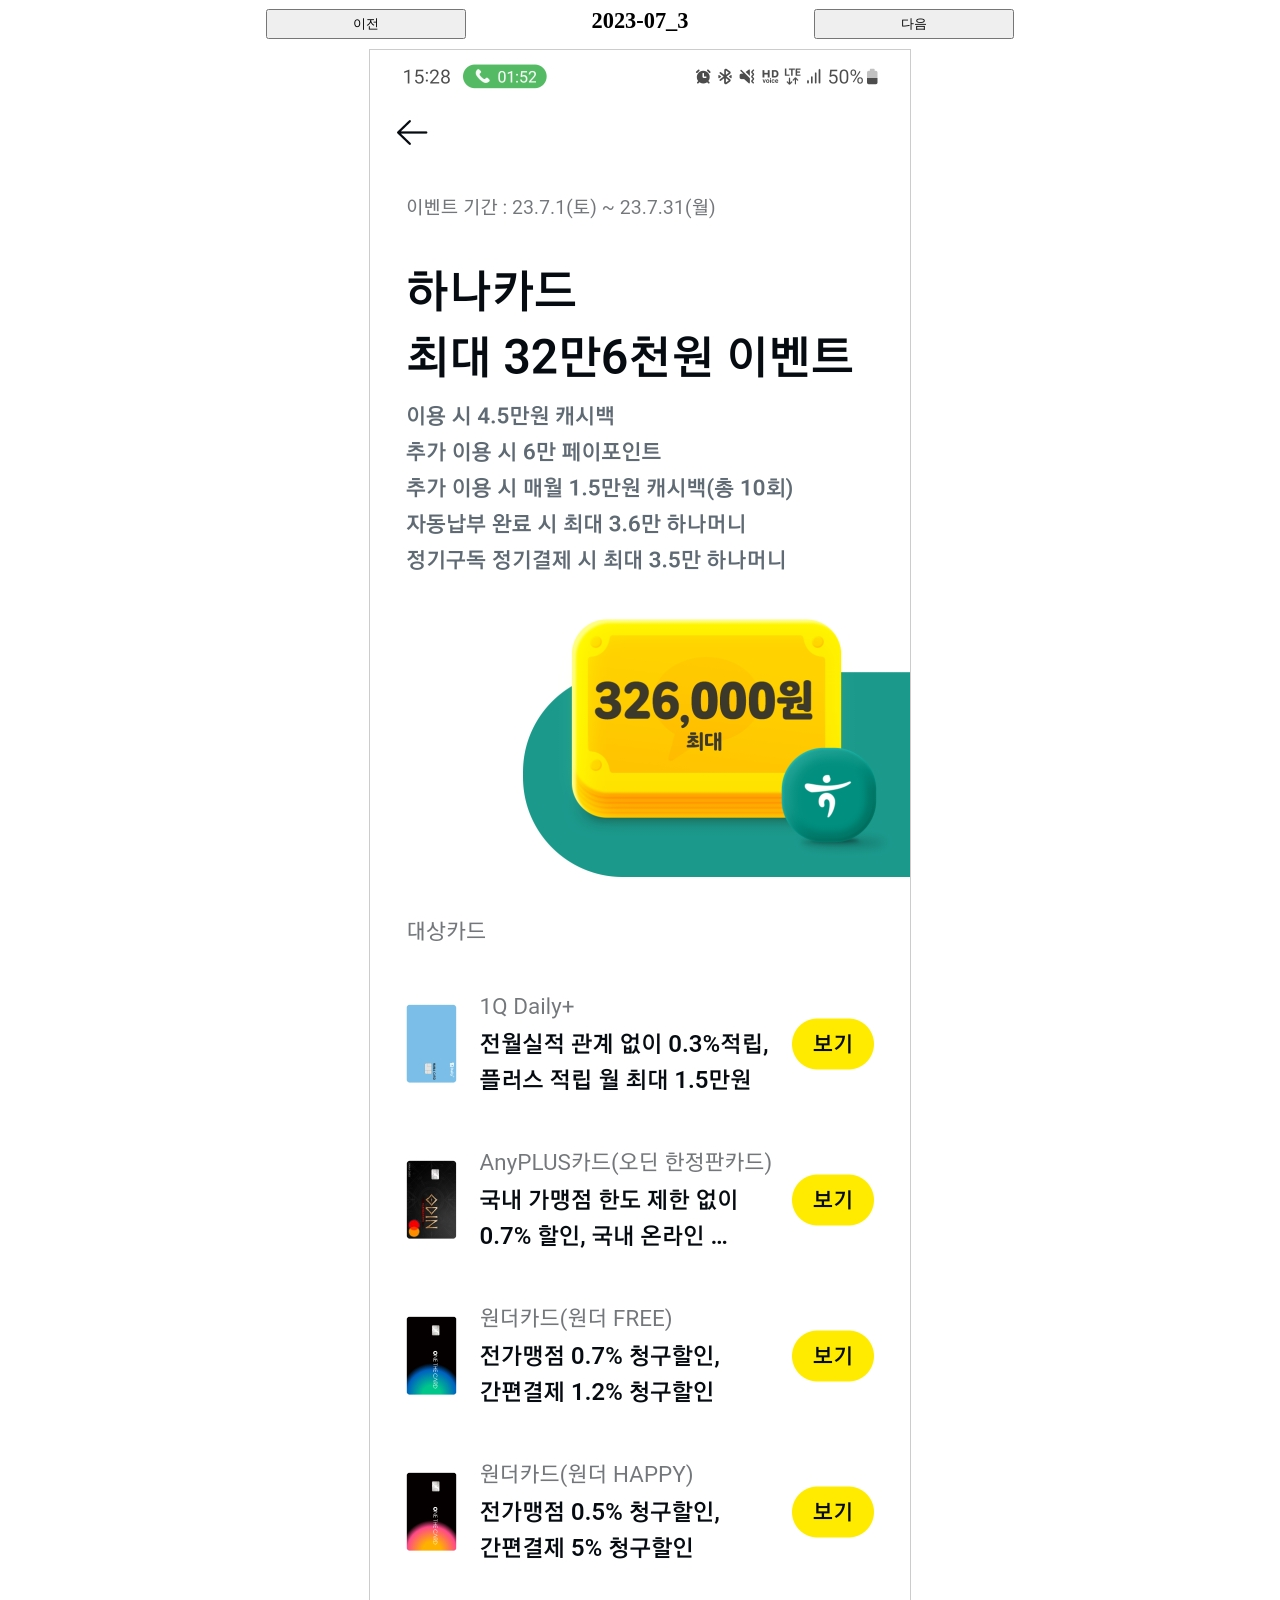
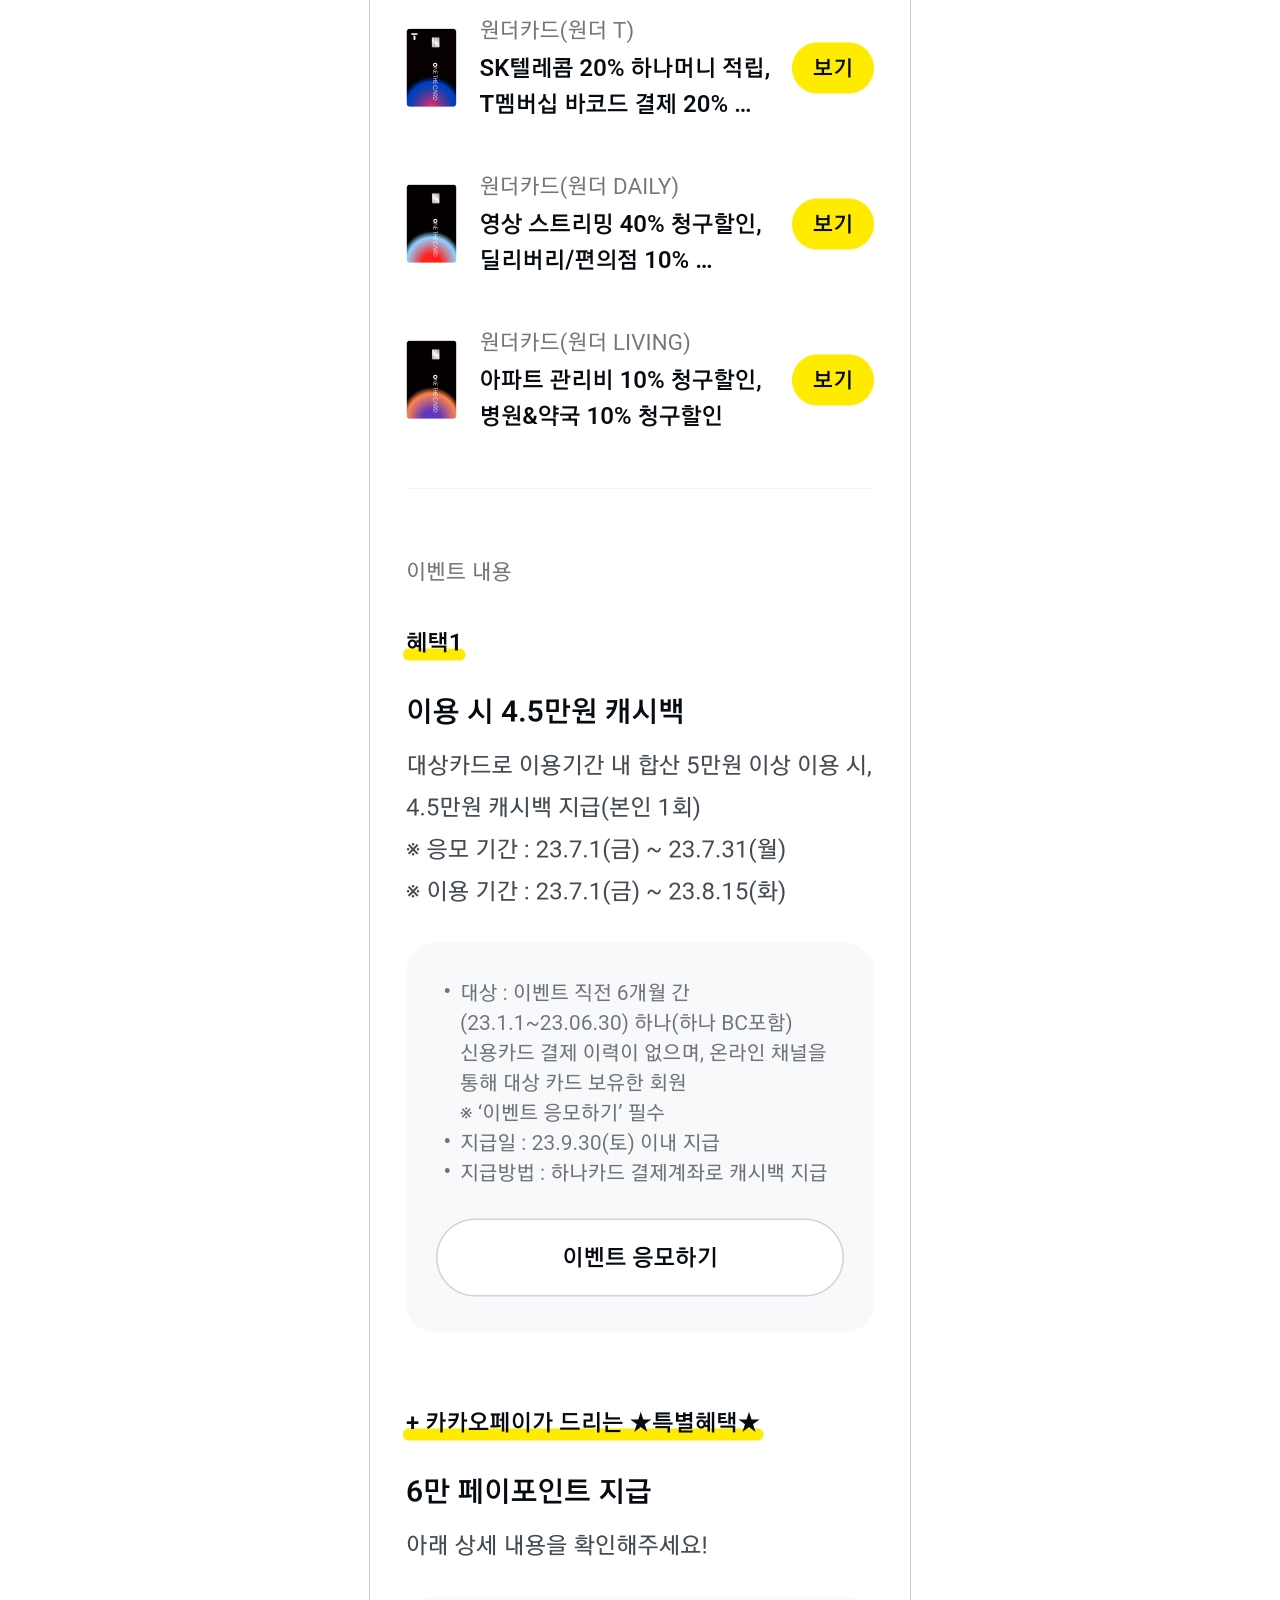
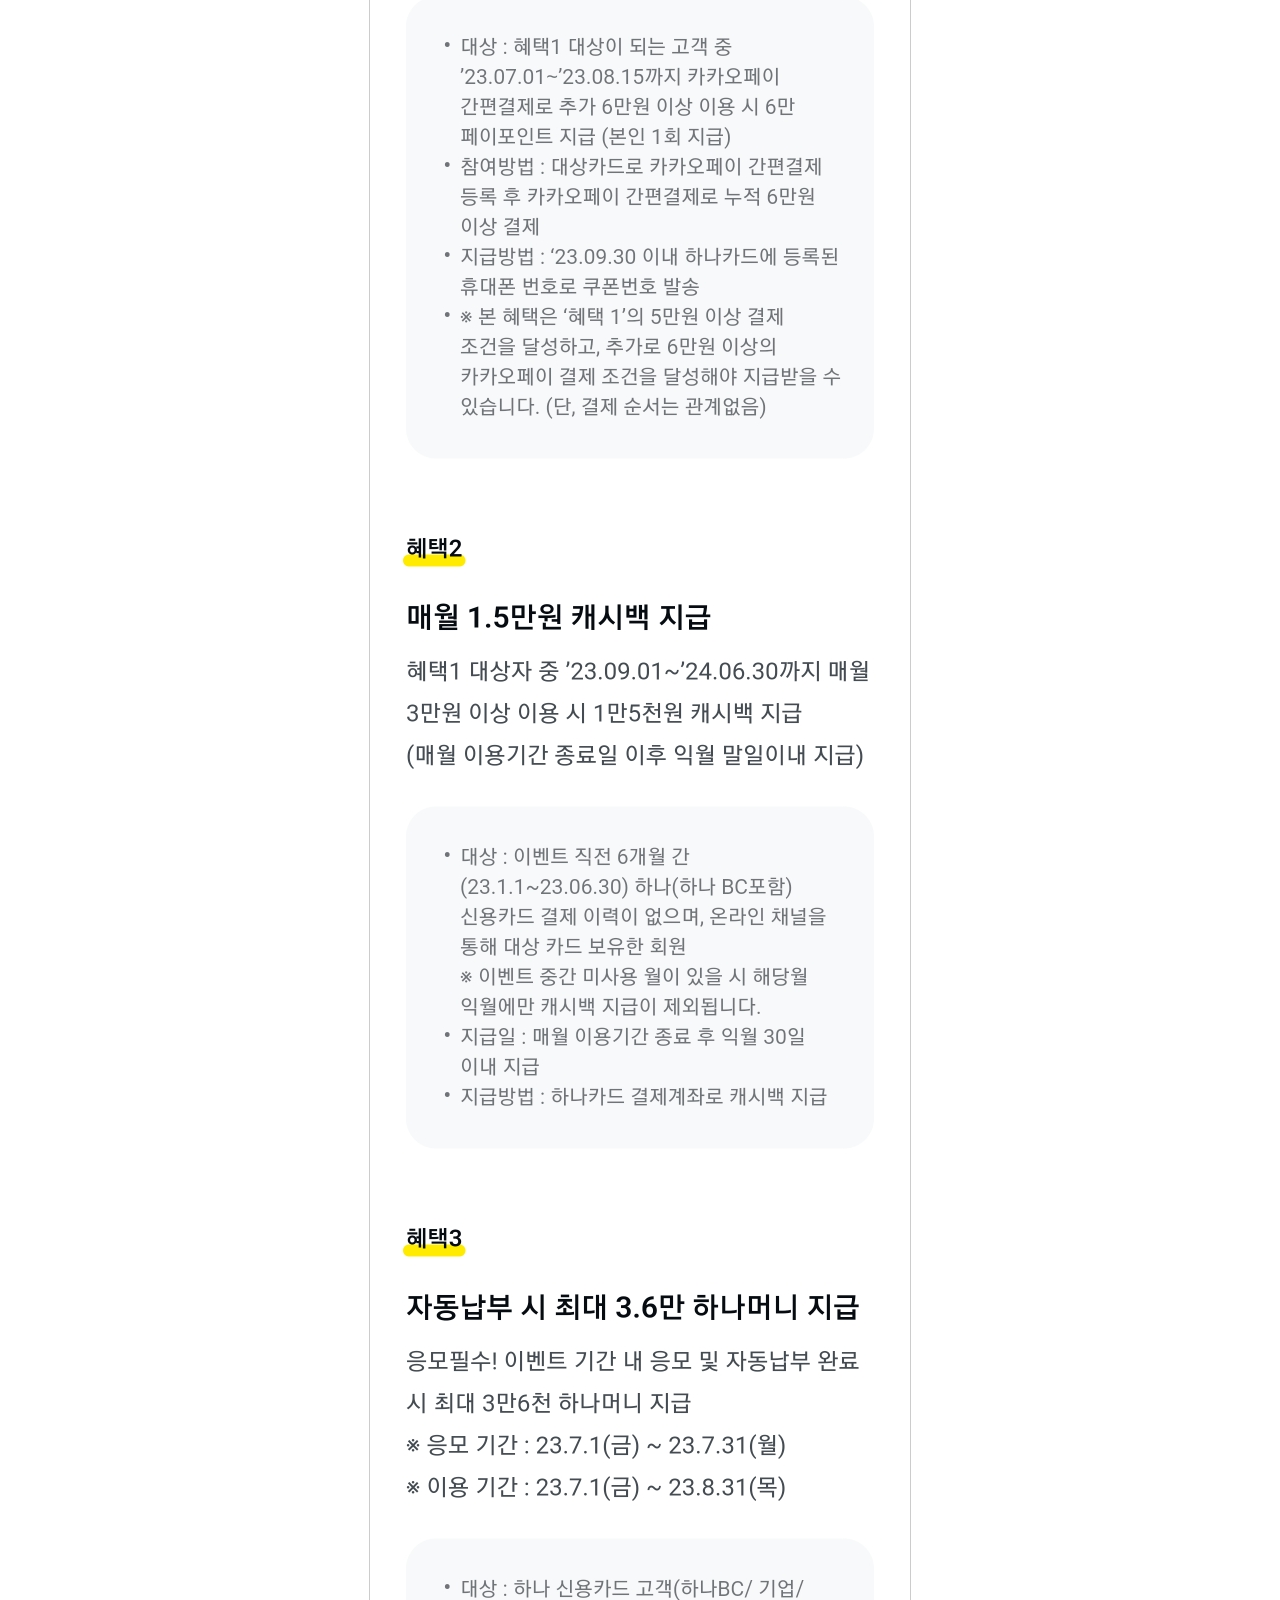
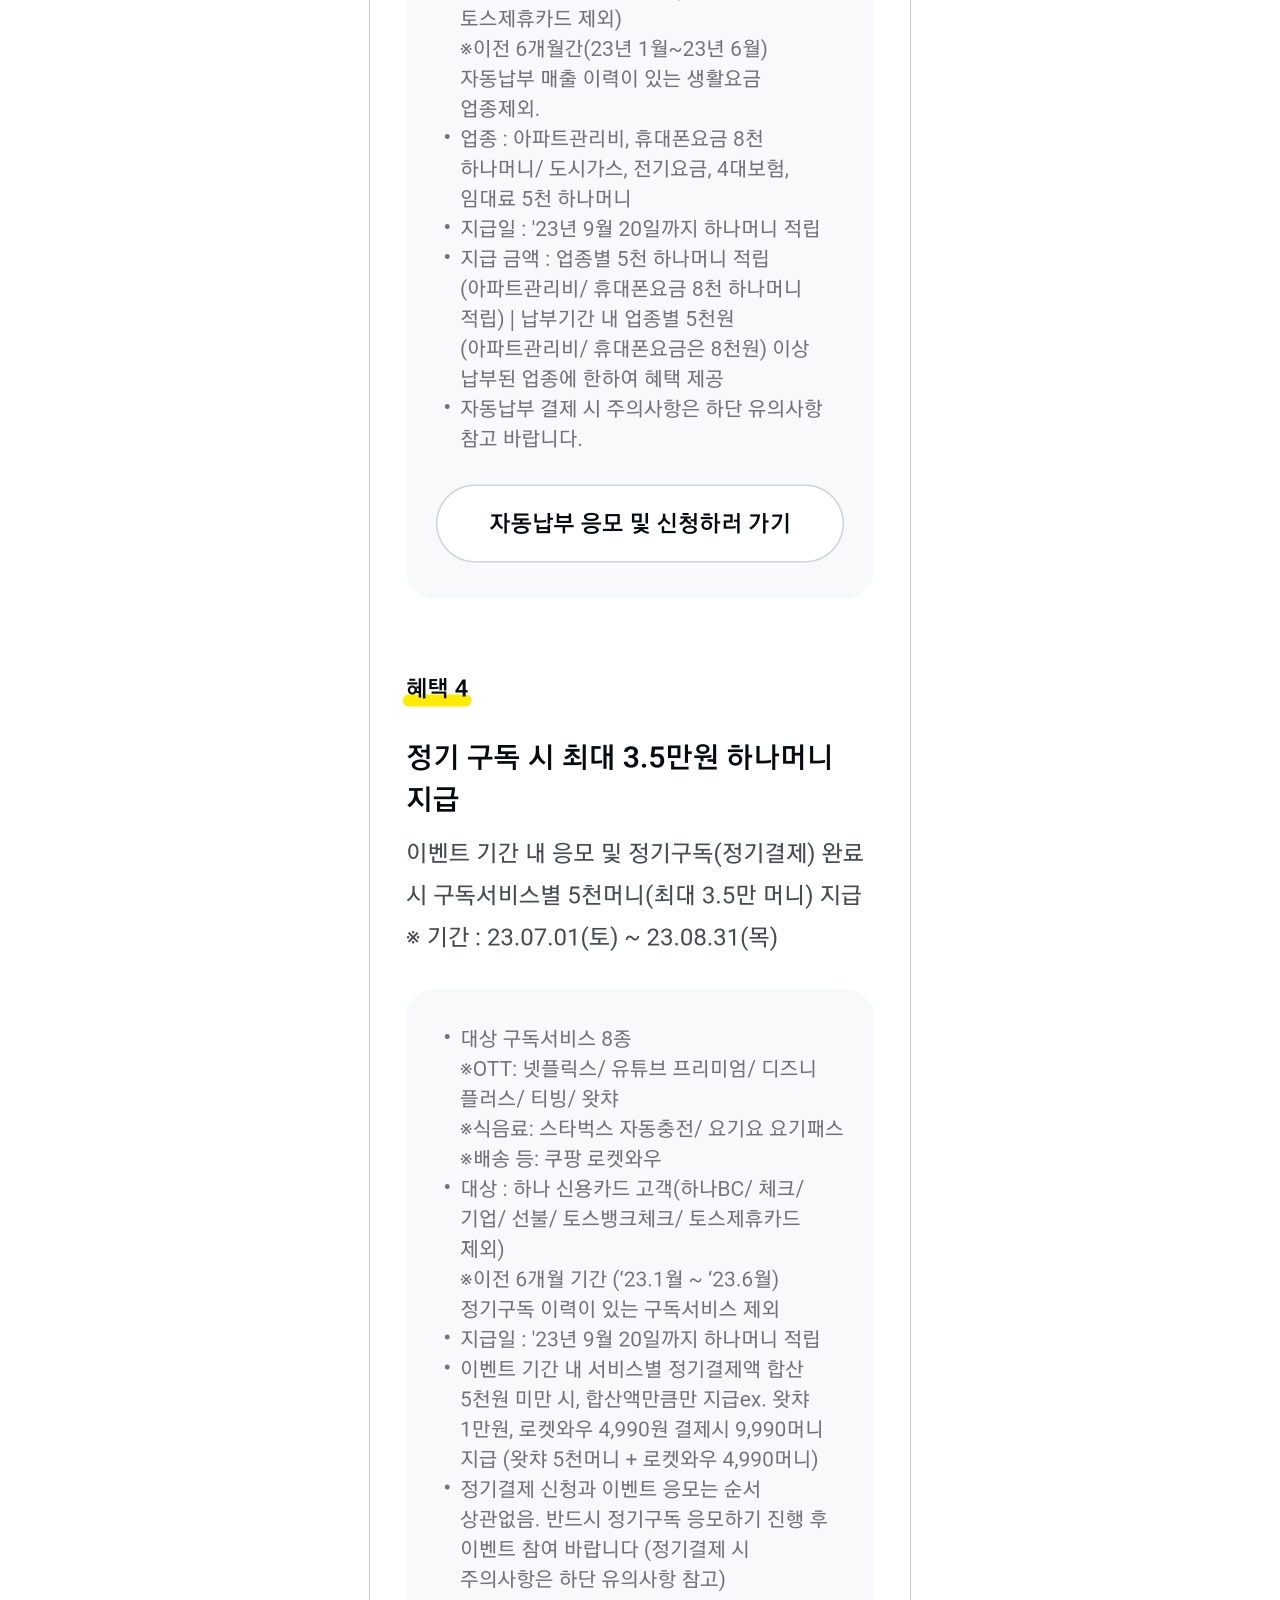
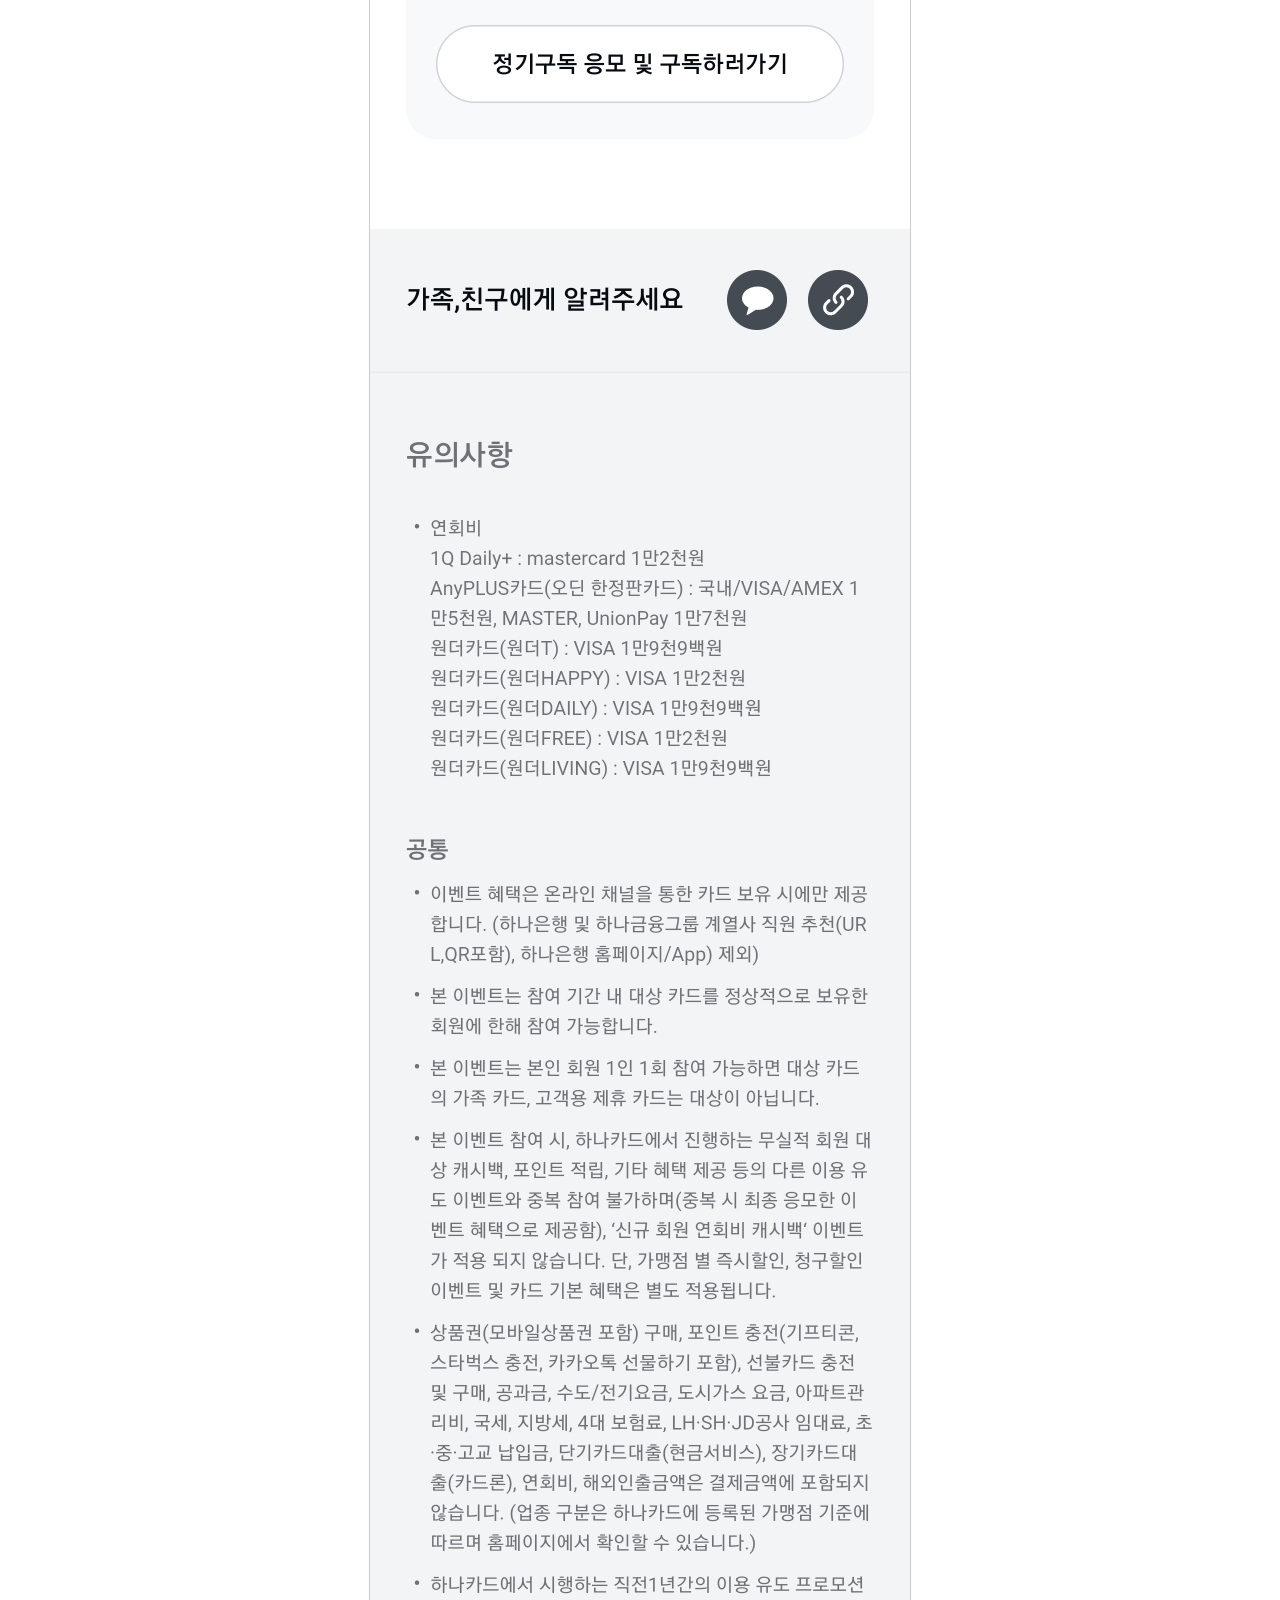
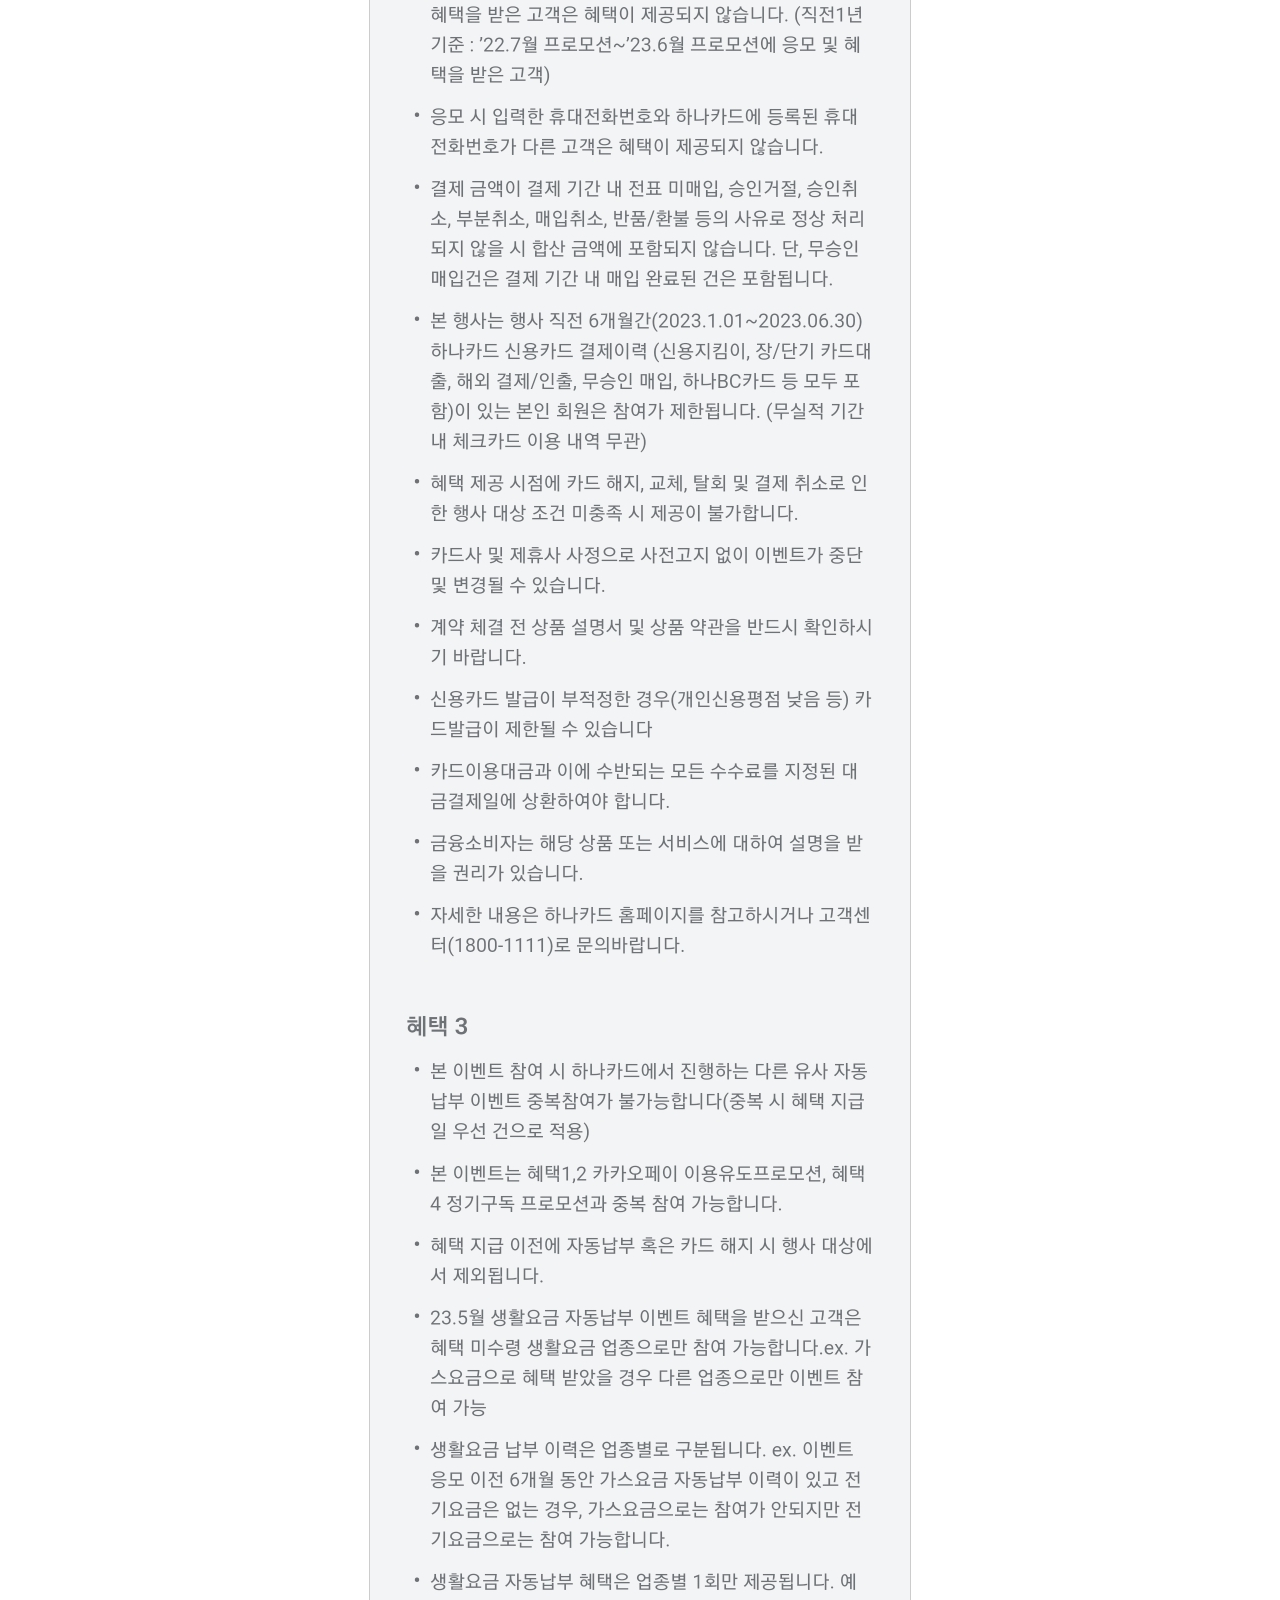
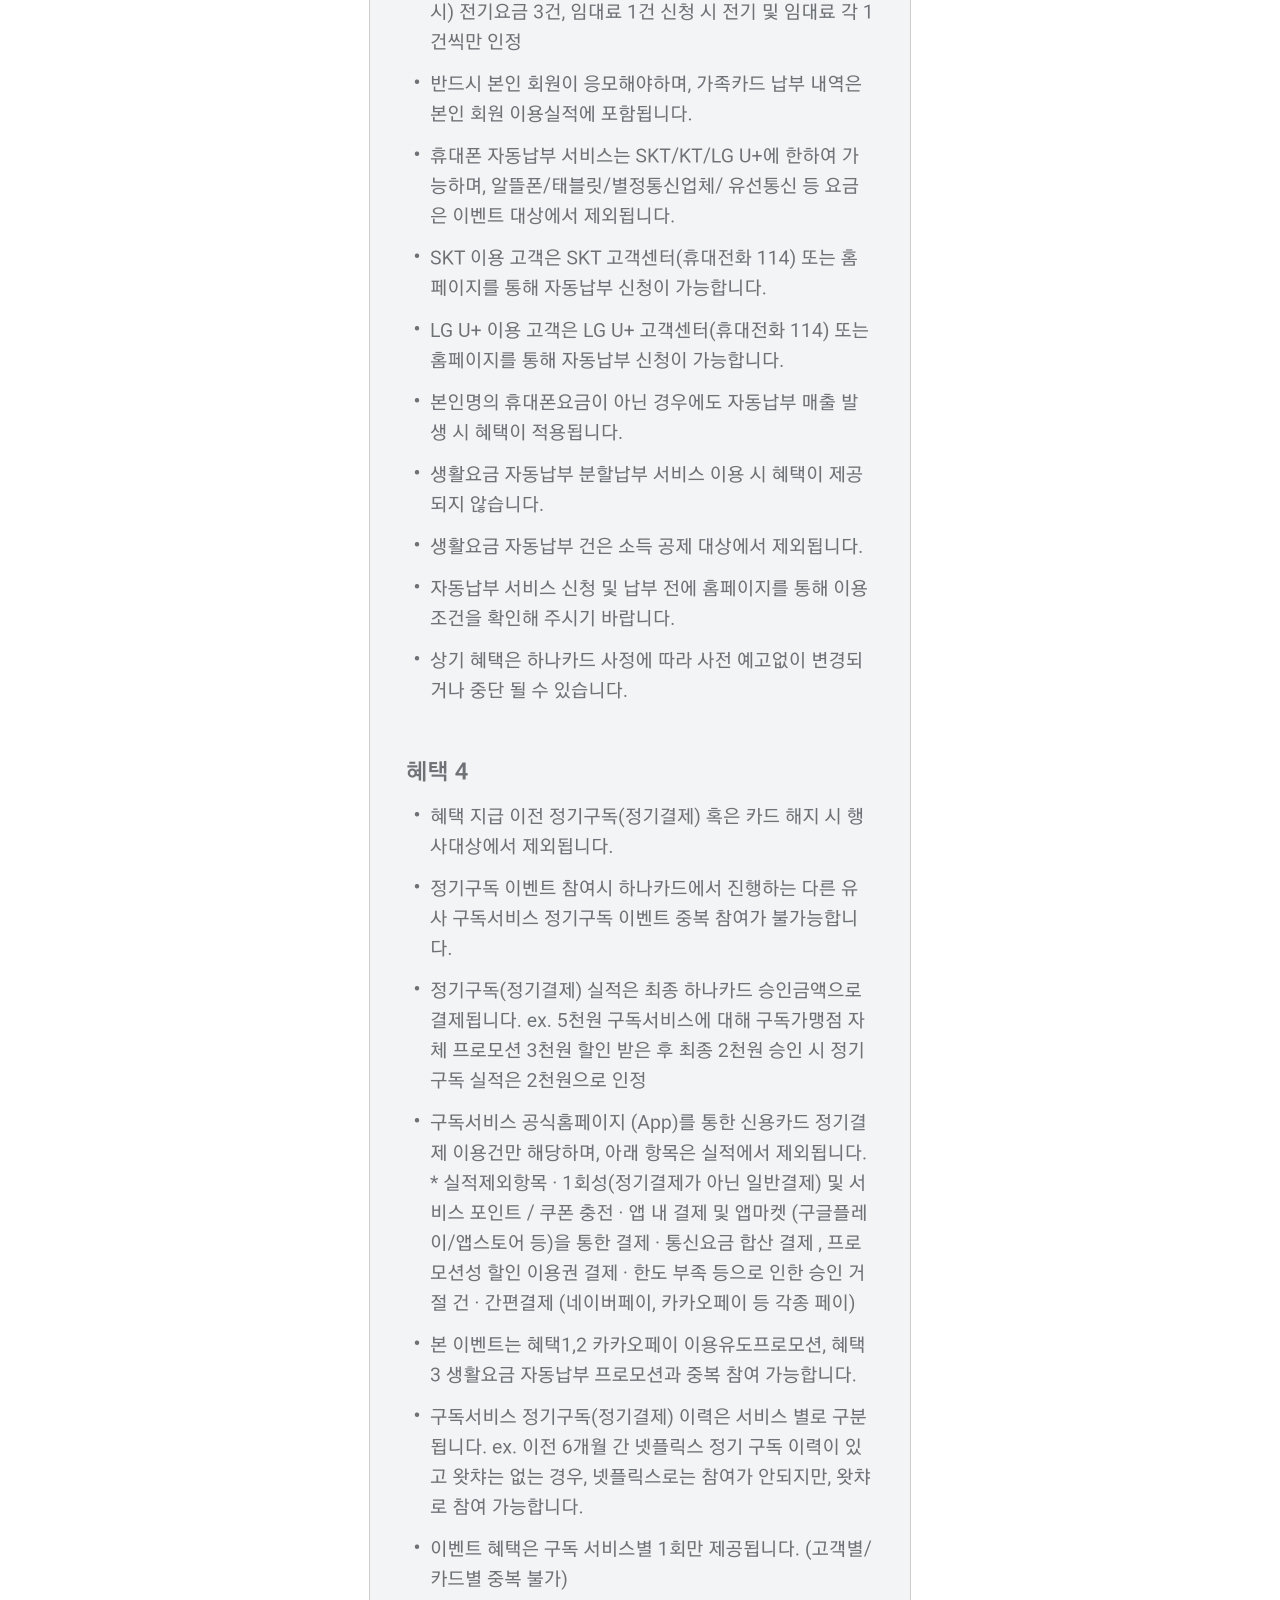
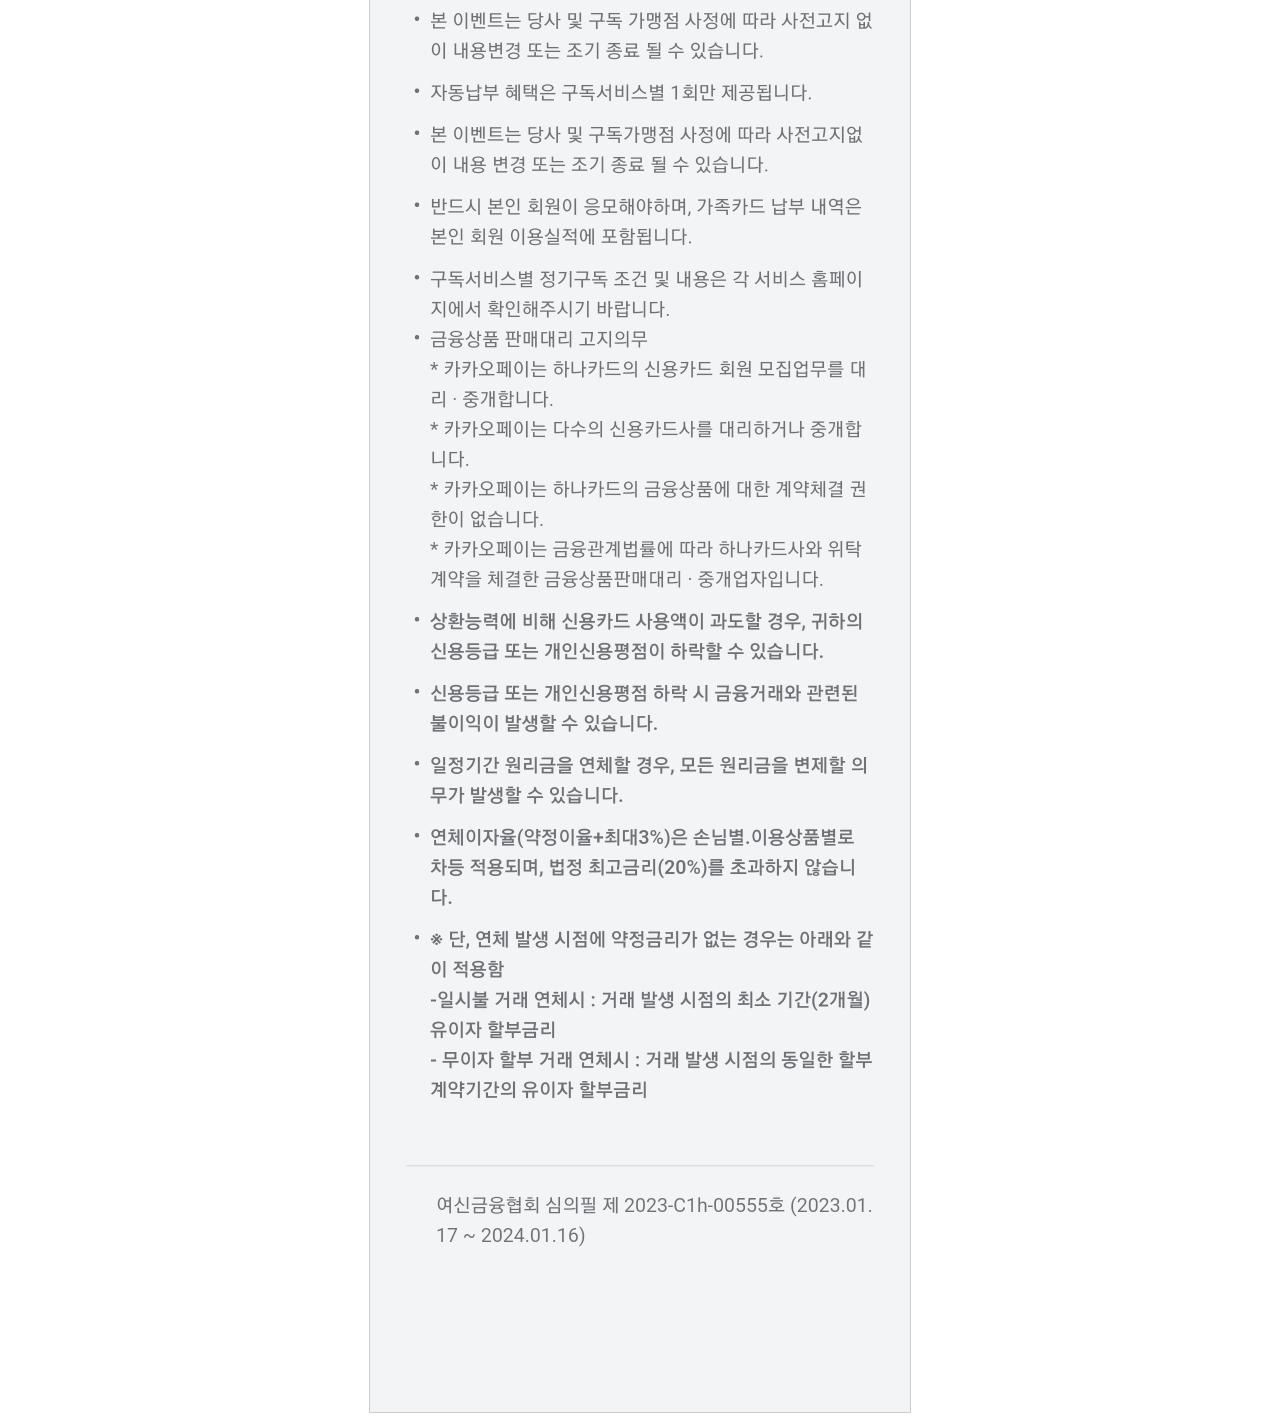
==== event/event.html @ ba5f2c11 "Add files via upload" ====
<!DOCTYPE HTML> 
<html>
	<head>
		<title>이벤트</title>
		<script type="text/javascript" src="../common/js/jquery-1.11.1.js"></script>
		<script type="text/javascript" src="js/event.js"></script>
		<link type="text/css" rel="stylesheet" href="css/event.css">
		<meta name="viewport" content="width=device-width, initial-scale=1, maximum-scale=1, user-scalable=no">
	</head>

	<body>
		<div class="menu">
			<button id="prevBtn">이전</button>
			<label id="title"></label>
			<button id="nextBtn">다음</button>
		</div>
		<div id="event"></div>
	</body>
</html>
---- event/css/event.css ----
div {
	text-align : center;
}

img {
	border : 1px solid #ccc;
}

button {
	width : 200px;
	height : 30px;
}

label {
	display : inline-block;
	width : 340px;
	height : 30px;
	font-size : 1.4em;
	font-weight : 600;
}

.menu {
	margin-bottom : 10px;
}

@media ( max-width : 540px ) {
    img {
        width : 100%;
    }
    button {
    	width : 28%;
    }
    label {
    	width : 40%;
    }
}
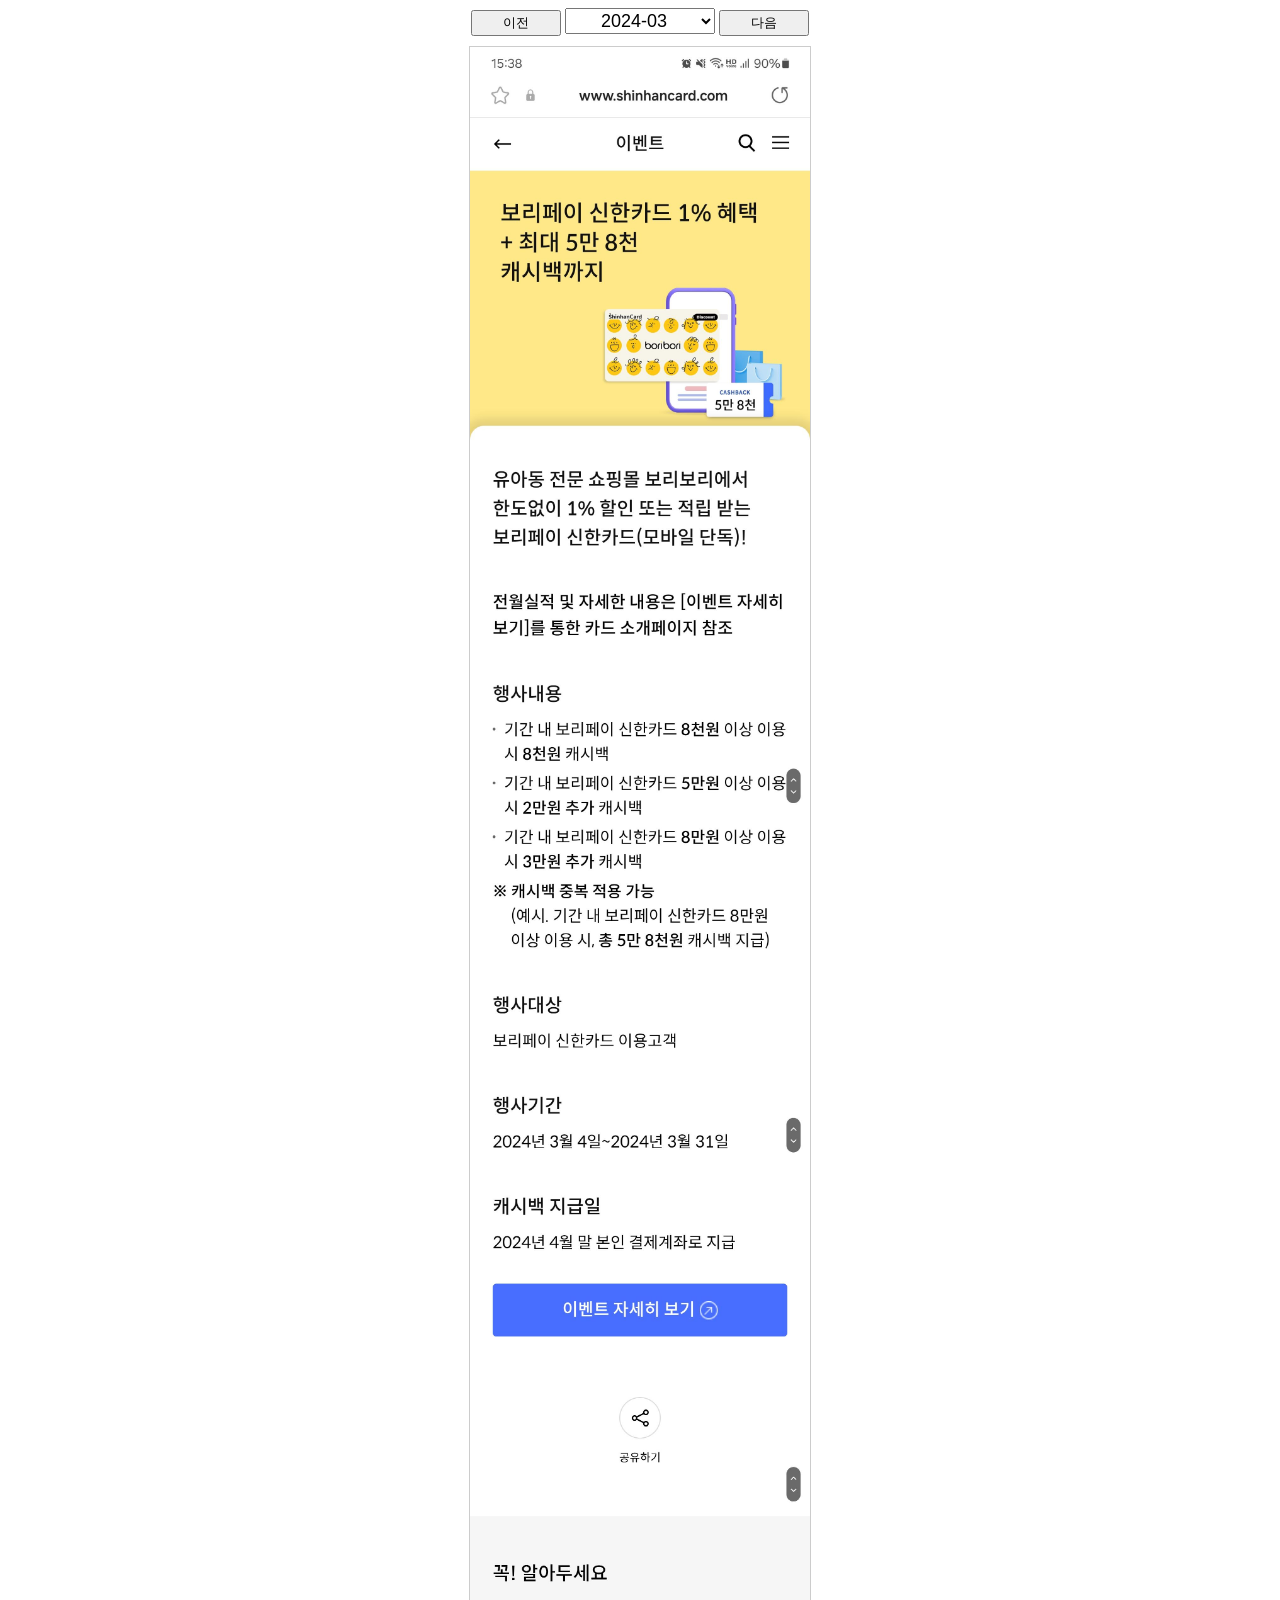
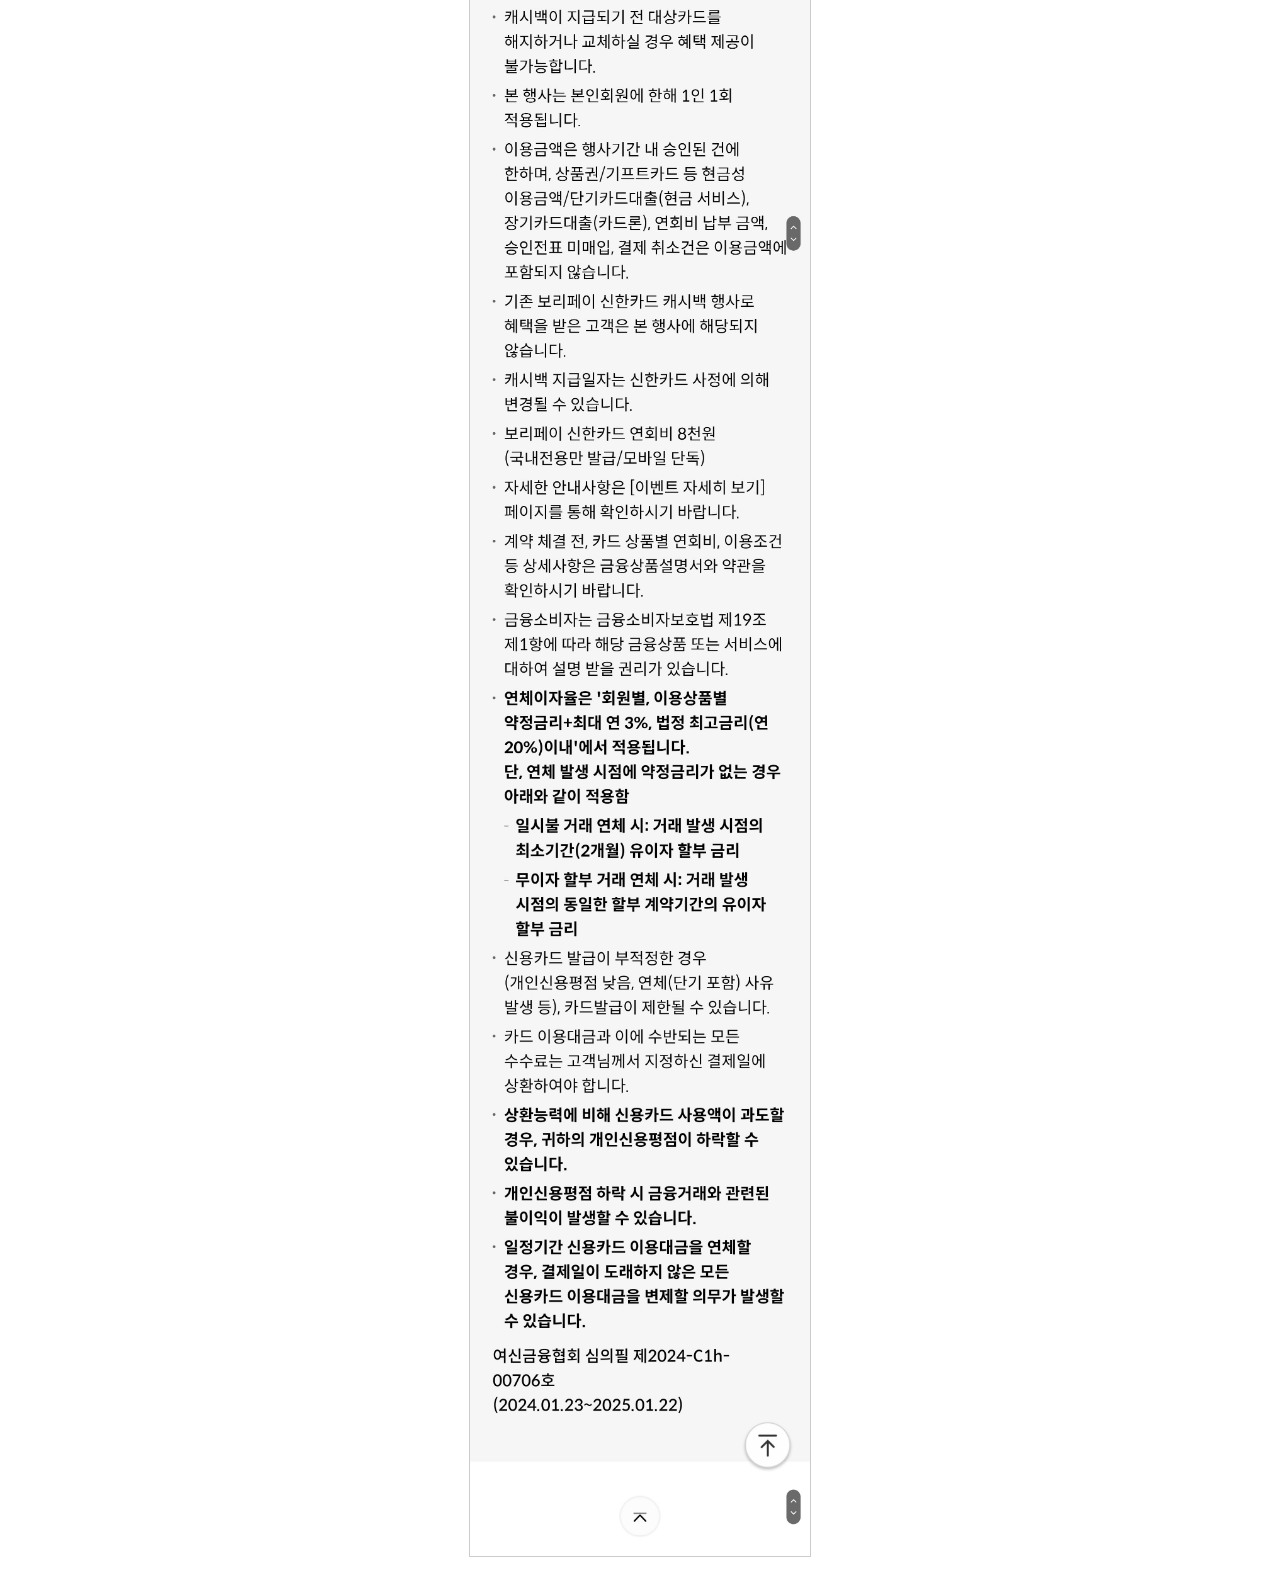
==== commit e02166f4: "타이틀을 콤보 박스로 변경 및 이미지 크기 조정" ====
--- a/event/event.html
+++ b/event/event.html
@@ -11,7 +11,7 @@
 	<body>
 		<div class="menu">
 			<button id="prevBtn">이전</button>
-			<label id="title"></label>
+			<select id="title"></select>
 			<button id="nextBtn">다음</button>
 		</div>
 		<div id="event"></div>
--- a/event/css/event.css
+++ b/event/css/event.css
@@ -1,36 +1,28 @@
+body {
+	overflow-y : scroll;
+}
+
 div {
 	text-align : center;
 }
 
 img {
+	width : 340px;
 	border : 1px solid #ccc;
 }
 
 button {
-	width : 200px;
-	height : 30px;
+	width : 90px;
+	height : 26px;
 }
 
-label {
-	display : inline-block;
-	width : 340px;
-	height : 30px;
-	font-size : 1.4em;
-	font-weight : 600;
+select {
+	width : 150px;
+	height : 26px;
+	font-size : 18px;
+	text-align-last : center;
 }
 
 .menu {
 	margin-bottom : 10px;
-}
-
-@media ( max-width : 540px ) {
-    img {
-        width : 100%;
-    }
-    button {
-    	width : 28%;
-    }
-    label {
-    	width : 40%;
-    }
 }
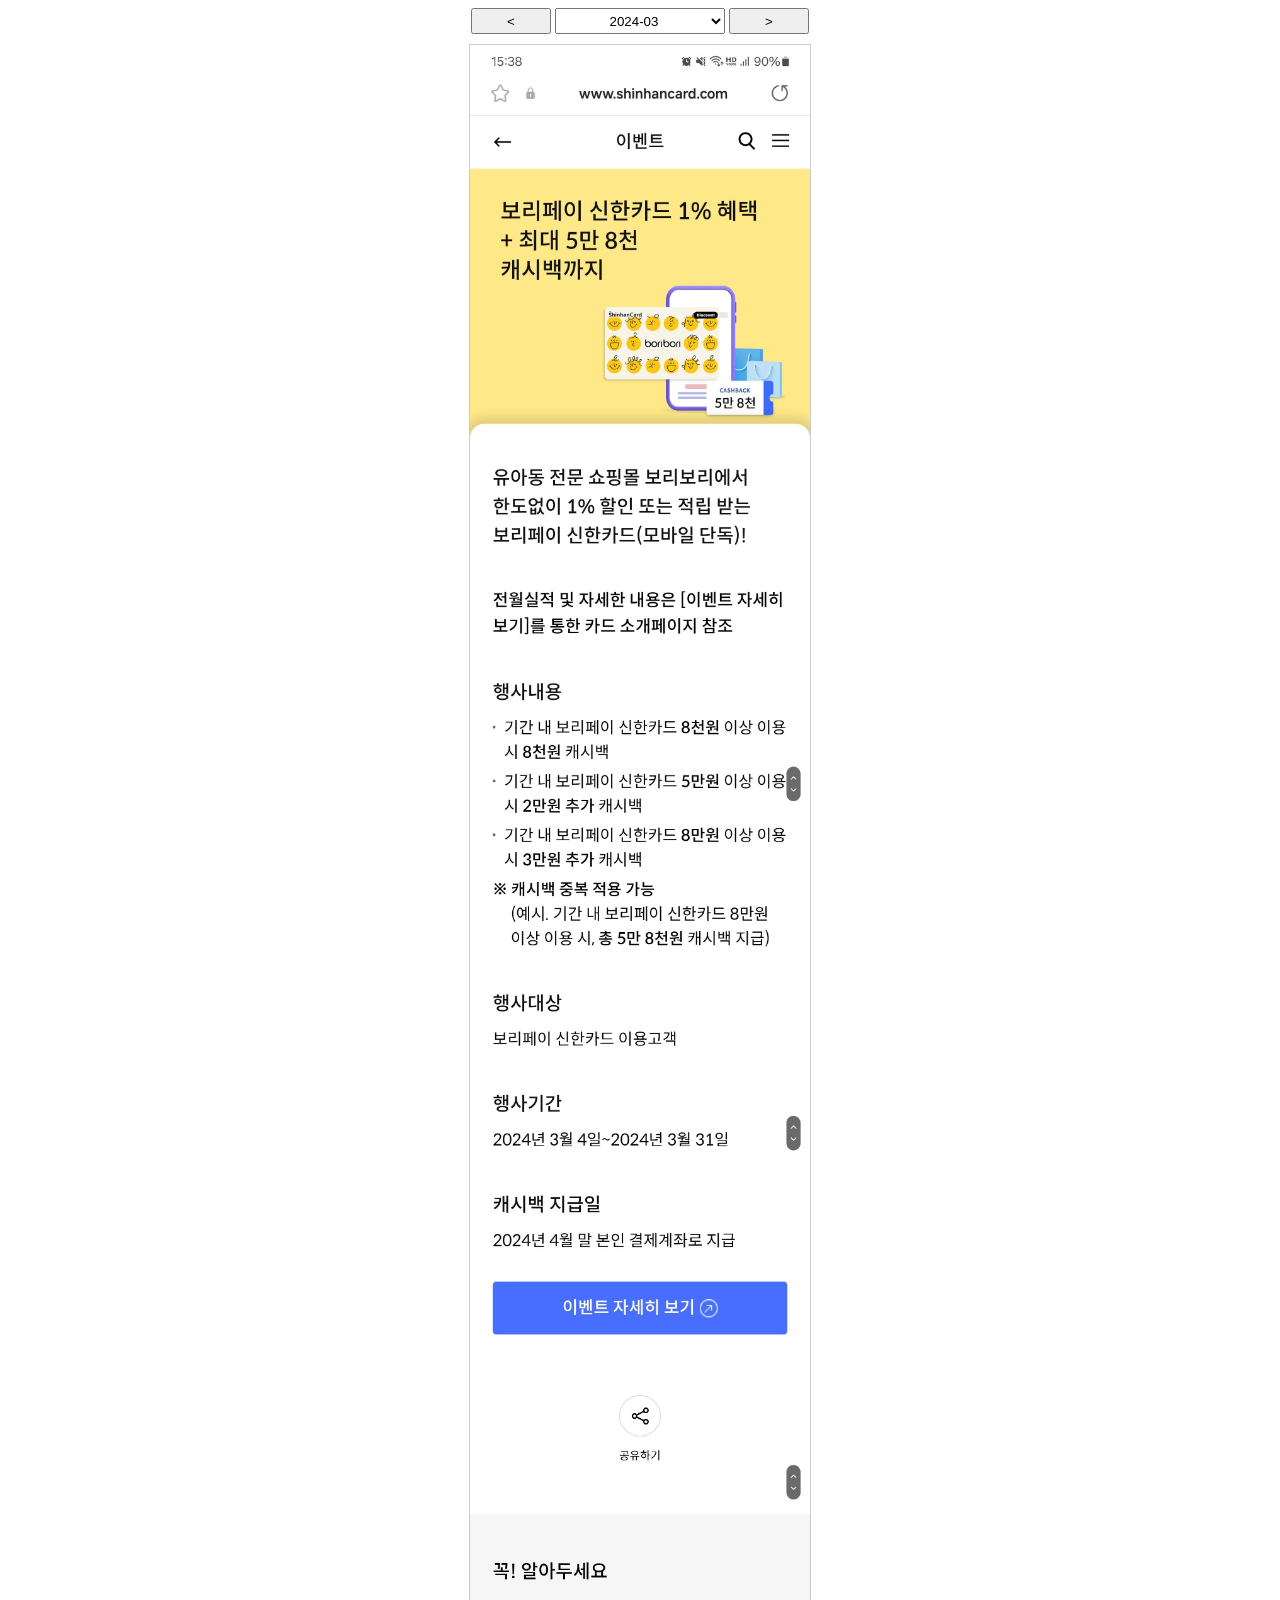
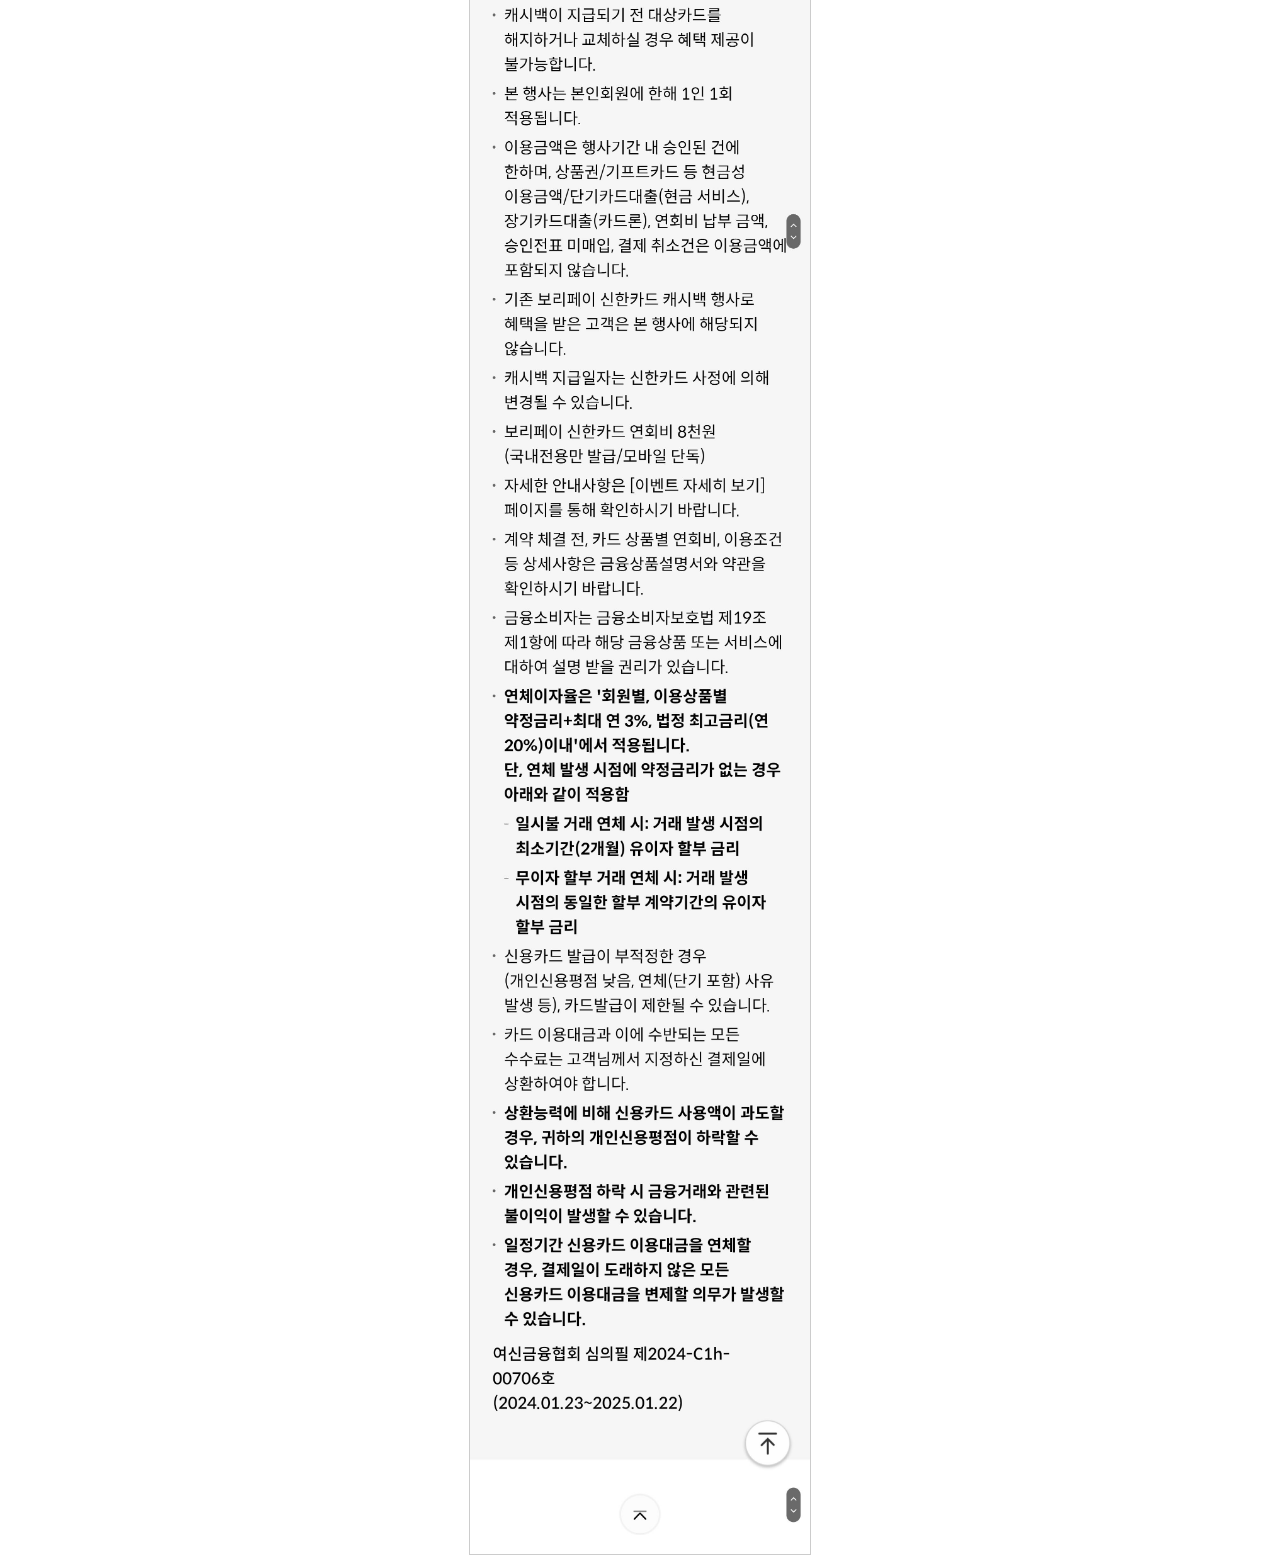
==== commit 4085764a: "UI 수정" ====
--- a/event/event.html
+++ b/event/event.html
@@ -10,9 +10,9 @@
 
 	<body>
 		<div class="menu">
-			<button id="prevBtn">이전</button>
+			<button id="prevBtn"><</button>
 			<select id="title"></select>
-			<button id="nextBtn">다음</button>
+			<button id="nextBtn">></button>
 		</div>
 		<div id="event"></div>
 	</body>
--- a/event/css/event.css
+++ b/event/css/event.css
@@ -12,14 +12,13 @@
 }
 
 button {
-	width : 90px;
+	width : 80px;
 	height : 26px;
 }
 
 select {
-	width : 150px;
+	width : 170px;
 	height : 26px;
-	font-size : 18px;
 	text-align-last : center;
 }
 
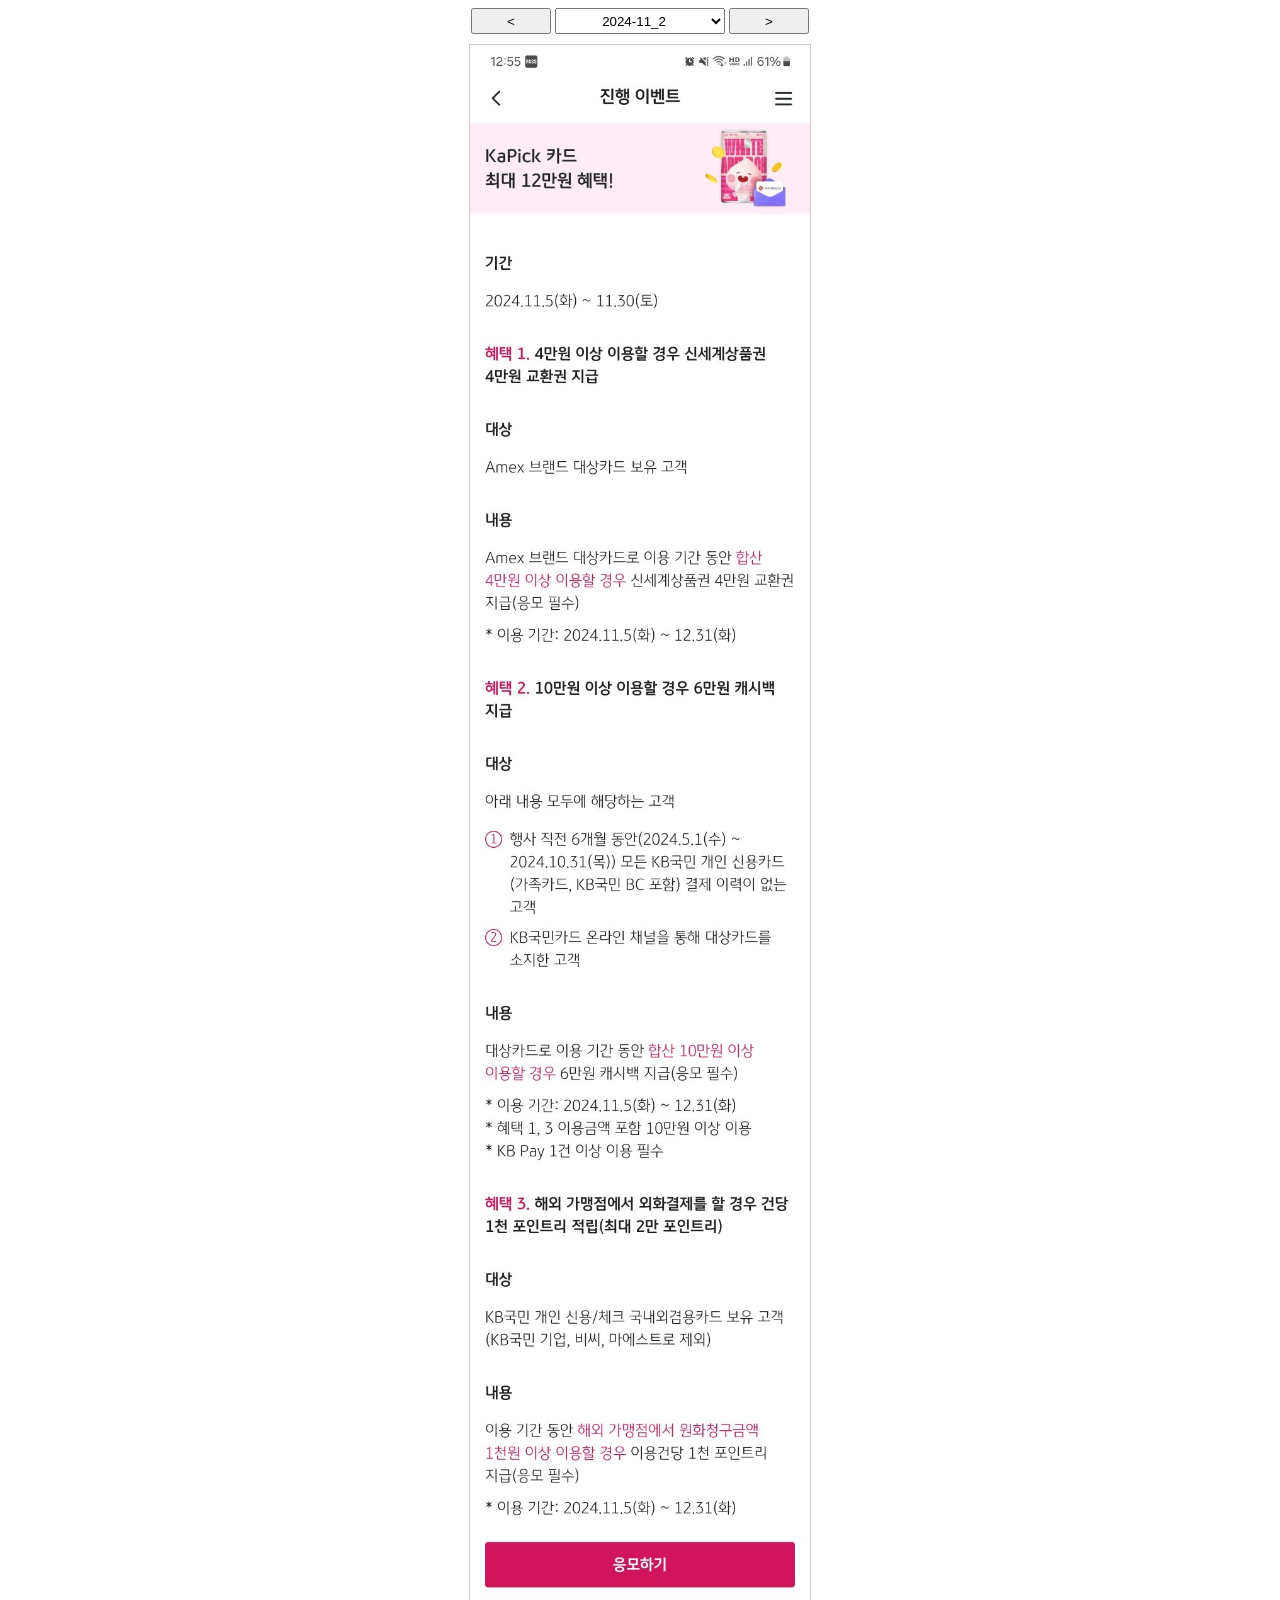
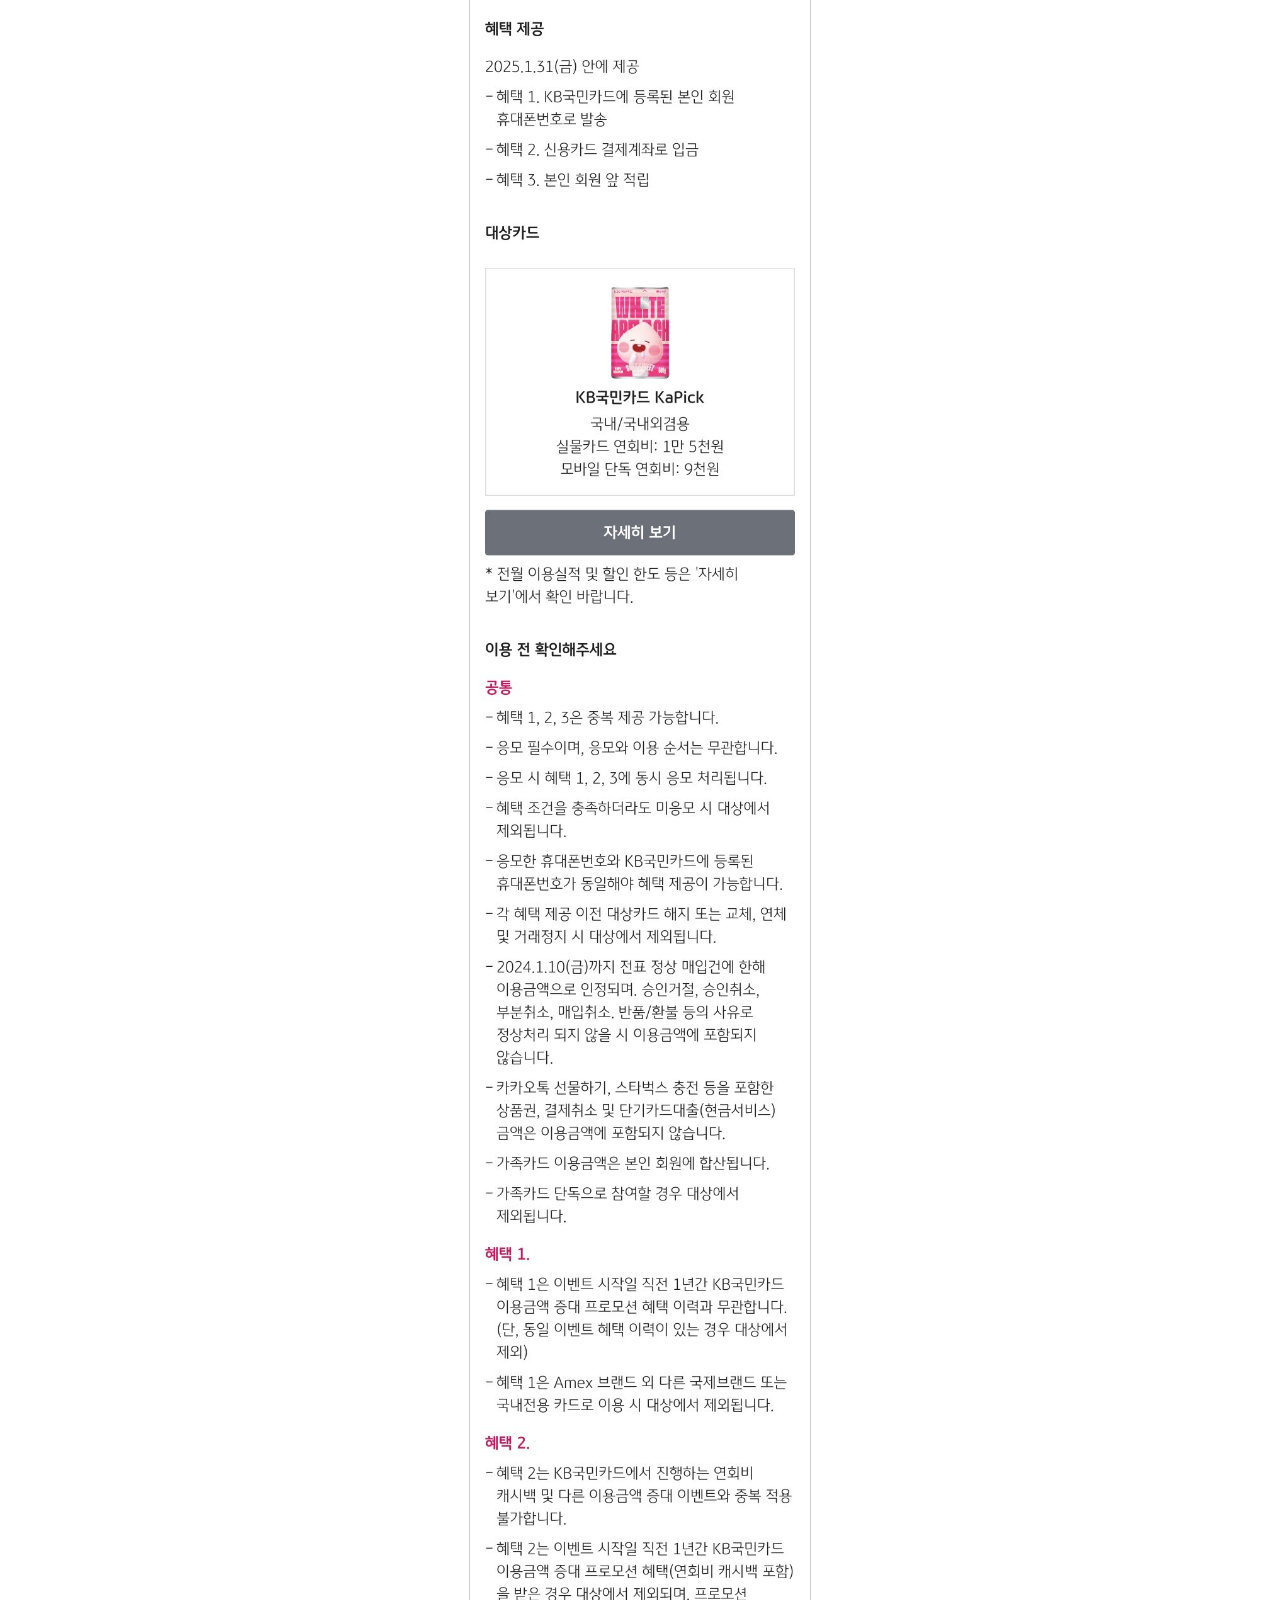
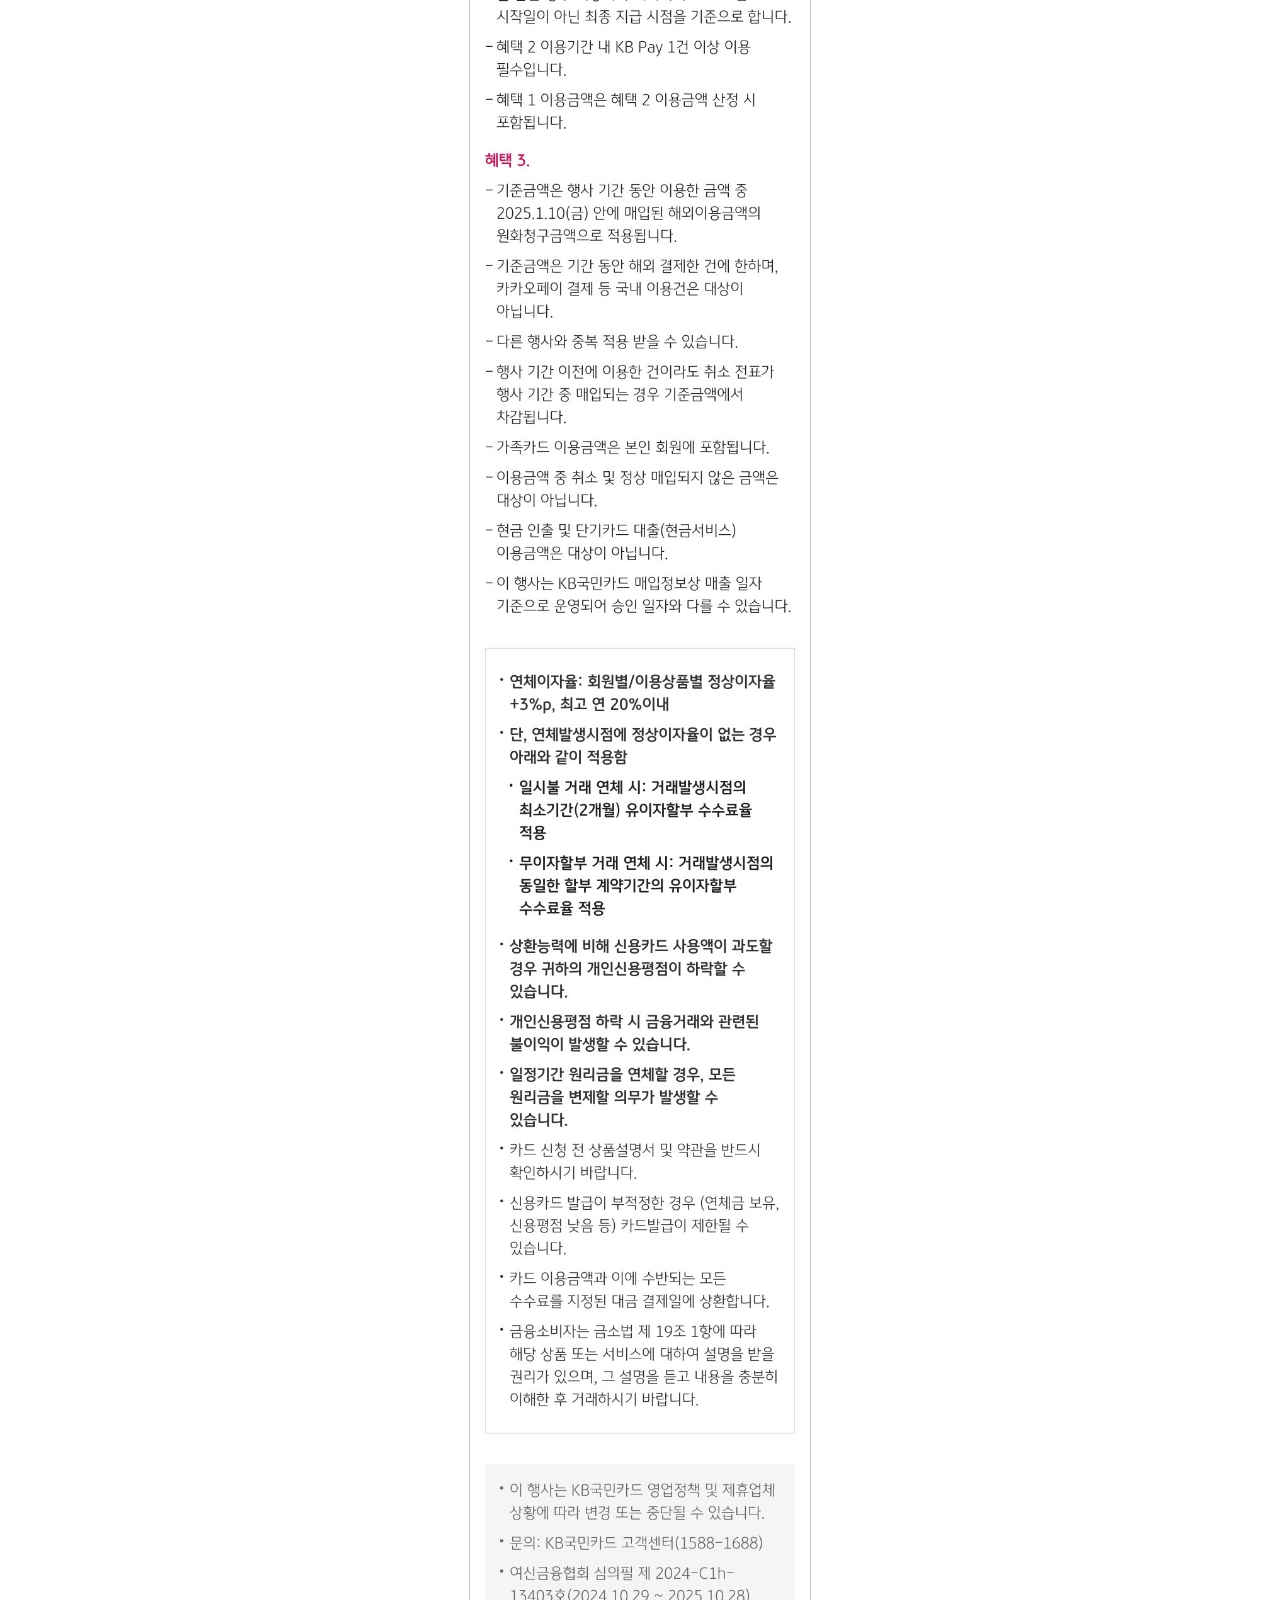
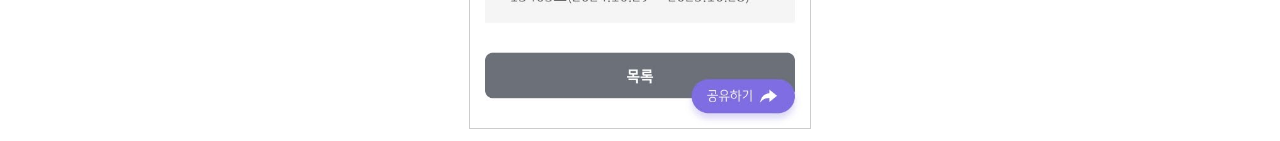
==== commit ad55e906: "소스 구조 변경" ====
--- a/event/event.html
+++ b/event/event.html
@@ -3,8 +3,8 @@
 	<head>
 		<title>이벤트</title>
 		<script type="text/javascript" src="../common/js/jquery-1.11.1.js"></script>
-		<script type="text/javascript" src="js/event.js"></script>
-		<link type="text/css" rel="stylesheet" href="css/event.css">
+		<script type="text/javascript" src="event.js"></script>
+		<link type="text/css" rel="stylesheet" href="event.css">
 		<meta name="viewport" content="width=device-width, initial-scale=1, maximum-scale=1, user-scalable=no">
 	</head>
 
--- a/event/event.css
+++ b/event/event.css
@@ -0,0 +1,27 @@
+body {
+	overflow-y : scroll;
+}
+
+div {
+	text-align : center;
+}
+
+img {
+	width : 340px;
+	border : 1px solid #ccc;
+}
+
+button {
+	width : 80px;
+	height : 26px;
+}
+
+select {
+	width : 170px;
+	height : 26px;
+	text-align-last : center;
+}
+
+.menu {
+	margin-bottom : 10px;
+}
